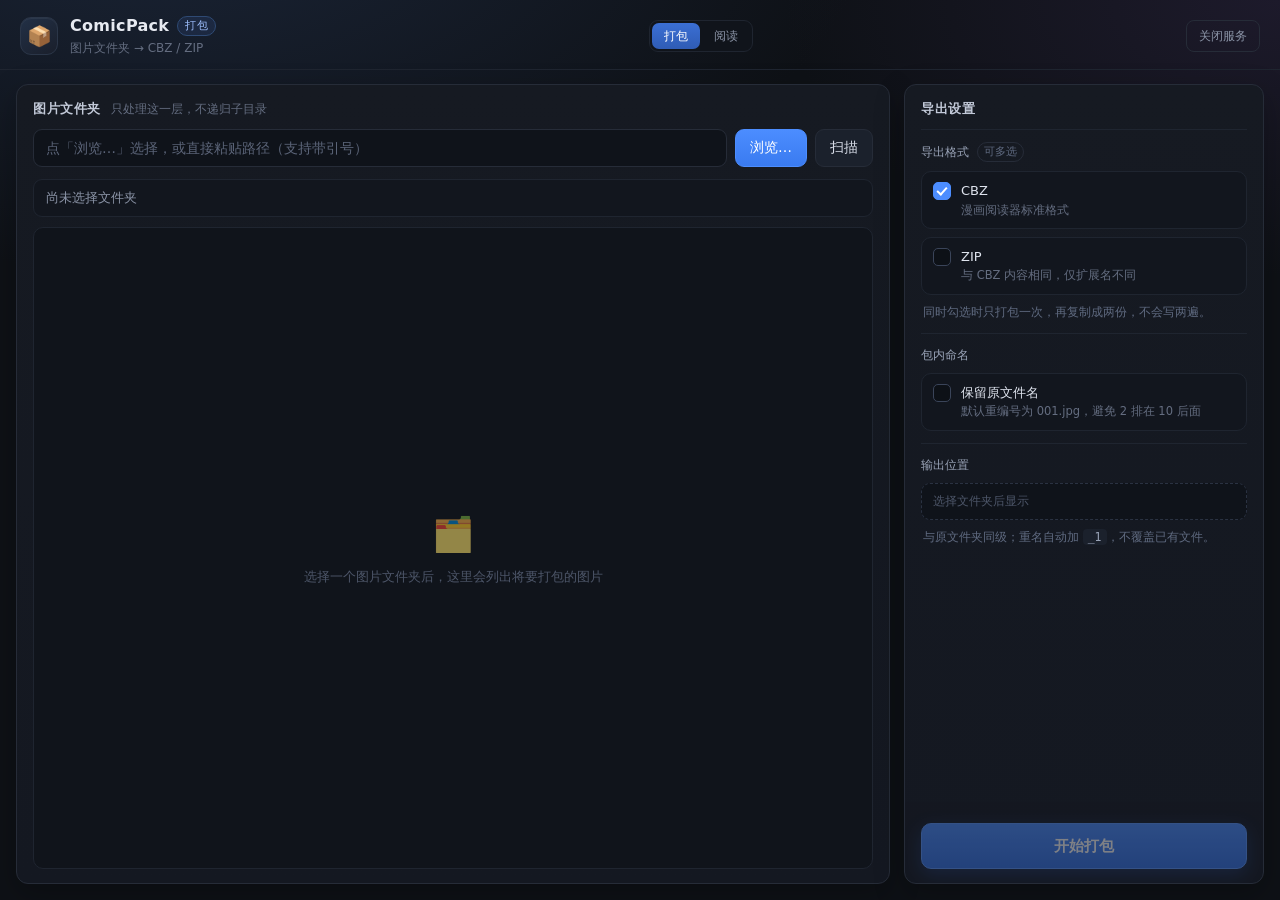
==== static/index.html @ 9459950e "Replace YOLOv5 scripts with ComicPack (pack + read) - Move the packing web app to the repo root; dro" ====
<!DOCTYPE html>
<html lang="zh-CN">
<head>
<meta charset="utf-8">
<meta name="viewport" content="width=device-width, initial-scale=1">
<title>ComicPack · 打包</title>
<link rel="icon" href="data:image/svg+xml,<svg xmlns='http://www.w3.org/2000/svg' viewBox='0 0 100 100'><text y='.9em' font-size='90'>📦</text></svg>">
<link rel="stylesheet" href="/static/style.css">
</head>
<body>

<header class="topbar">
  <div class="brand">
    <span class="logo">📦</span>
    <div class="brand-text">
      <h1>ComicPack <span class="tag">打包</span></h1>
      <p>图片文件夹 → CBZ / ZIP</p>
    </div>
  </div>
  <nav class="nav">
    <a class="ghost" href="/" aria-current="page">打包</a>
    <a class="ghost" href="/reader">阅读</a>
  </nav>
  <button id="btn-quit" class="ghost" title="停止本地服务">关闭服务</button>
</header>

<main class="layout">

  <!-- ================= 左：文件夹与图片清单 ================= -->
  <section class="panel panel-left">
    <div class="panel-head">
      <h2>图片文件夹</h2>
      <span class="hint">只处理这一层，不递归子目录</span>
    </div>

    <div class="path-row">
      <input id="path" type="text" spellcheck="false"
             placeholder="点「浏览…」选择，或直接粘贴路径（支持带引号）">
      <button id="btn-browse" class="btn btn-primary">浏览…</button>
      <button id="btn-scan" class="btn">扫描</button>
    </div>

    <div id="summary" class="summary">尚未选择文件夹</div>

    <div class="list-wrap">
      <ol id="list" class="img-list"></ol>
      <div id="list-empty" class="empty">
        <div class="empty-icon">🗂️</div>
        <p>选择一个图片文件夹后，这里会列出将要打包的图片</p>
      </div>
    </div>
  </section>

  <!-- ================= 右：导出设置 ================= -->
  <aside class="panel panel-right">
    <div class="panel-head">
      <h2>导出设置</h2>
    </div>

    <div class="group">
      <div class="group-title">导出格式 <span class="sub">可多选</span></div>
      <label class="check">
        <input type="checkbox" name="fmt" value="cbz" checked>
        <span class="check-box"></span>
        <span class="check-main">CBZ<em>漫画阅读器标准格式</em></span>
      </label>
      <label class="check">
        <input type="checkbox" name="fmt" value="zip">
        <span class="check-box"></span>
        <span class="check-main">ZIP<em>与 CBZ 内容相同，仅扩展名不同</em></span>
      </label>
      <p class="tip">同时勾选时只打包一次，再复制成两份，不会写两遍。</p>
    </div>

    <div class="group">
      <div class="group-title">包内命名</div>
      <label class="check">
        <input type="checkbox" id="keep-names">
        <span class="check-box"></span>
        <span class="check-main">保留原文件名<em>默认重编号为 001.jpg，避免 2 排在 10 后面</em></span>
      </label>
    </div>

    <div class="group">
      <div class="group-title">输出位置</div>
      <div class="output-preview" id="output-preview">—</div>
      <p class="tip">与原文件夹同级；重名自动加 <code>_1</code>，不覆盖已有文件。</p>
    </div>

    <div class="spacer"></div>

    <div id="progress-box" class="progress-box hidden">
      <div class="progress-top">
        <span id="progress-label">准备中…</span>
        <span id="progress-pct">0%</span>
      </div>
      <div class="track"><div id="progress-fill" class="fill"></div></div>
      <div class="progress-sub" id="progress-sub"></div>
      <button id="btn-cancel" class="btn btn-danger btn-sm">取消</button>
    </div>

    <div id="result-box" class="result-box hidden"></div>

    <button id="btn-start" class="btn btn-start" disabled>开始打包</button>
  </aside>

</main>

<div id="toast" class="toast"></div>

<script src="/static/app.js"></script>
</body>
</html>
---- static/style.css ----
/* ComicPack — 本地打包工具样式 */

:root {
  --bg: #0e1116;
  --panel: #161a22;
  --panel-2: #1c212b;
  --line: #262c38;
  --line-soft: #1f2530;
  --text: #e7eaf1;
  --muted: #8b94a7;
  --dim: #646d80;
  --accent: #4c8dff;
  --accent-2: #6ea2ff;
  --ok: #3fb950;
  --danger: #f85149;
  --radius: 12px;
}

* { box-sizing: border-box; }

html, body {
  height: 100%;
  margin: 0;
}

body {
  background:
    radial-gradient(1200px 600px at 12% -10%, #1a2436 0%, transparent 60%),
    radial-gradient(900px 500px at 100% 0%, #1d1a2b 0%, transparent 55%),
    var(--bg);
  color: var(--text);
  font: 14px/1.5 "Segoe UI", "Microsoft YaHei UI", "Microsoft YaHei", system-ui, sans-serif;
  display: flex;
  flex-direction: column;
  overflow: hidden;
}

/* ---------------- 顶栏 ---------------- */
.topbar {
  flex: 0 0 auto;
  display: flex;
  align-items: center;
  justify-content: space-between;
  padding: 14px 20px 12px;
  border-bottom: 1px solid var(--line-soft);
  -webkit-app-region: drag;
}

.topbar button { -webkit-app-region: no-drag; }

.brand { display: flex; align-items: center; gap: 12px; }

.logo {
  width: 38px; height: 38px;
  display: grid; place-items: center;
  font-size: 20px;
  border-radius: 11px;
  background: linear-gradient(145deg, #223046, #1a1f2b);
  border: 1px solid #2b3648;
  box-shadow: inset 0 1px 0 rgba(255,255,255,.05);
}

.brand-text h1 {
  margin: 0;
  font-size: 16px;
  font-weight: 650;
  letter-spacing: .3px;
}

.brand-text p {
  margin: 1px 0 0;
  font-size: 12px;
  color: var(--dim);
}

.brand-text h1 {
  display: flex;
  align-items: center;
  gap: 8px;
}

.tag {
  font-size: 10.5px;
  font-weight: 500;
  color: #9fc0ff;
  padding: 1px 7px;
  border-radius: 20px;
  border: 1px solid #2f4a74;
  background: rgba(76, 141, 255, .1);
  letter-spacing: .5px;
}

/* ---------------- 顶栏导航 ---------------- */
.nav {
  display: flex;
  gap: 2px;
  padding: 2px;
  border: 1px solid var(--line-soft);
  border-radius: 9px;
  background: #10141b;
}

.nav a.ghost {
  height: 26px;
  padding: 0 12px;
  display: inline-flex;
  align-items: center;
  border: none;
  border-radius: 7px;
  color: var(--muted);
  font-size: 12px;
  text-decoration: none;
  -webkit-app-region: no-drag;
}

.nav a.ghost:hover { color: #fff; background: #1b212c; border: none; }

.nav a.ghost[aria-current="page"] {
  color: #fff;
  background: linear-gradient(180deg, #3b6fd4, #2f5cb5);
}

/* ---------------- 布局 ---------------- */
.layout {
  flex: 1 1 auto;
  min-height: 0;
  display: grid;
  grid-template-columns: minmax(0, 1fr) 360px;
  gap: 14px;
  padding: 14px 16px 16px;
}

.panel {
  min-height: 0;
  background: linear-gradient(180deg, var(--panel) 0%, #141821 100%);
  border: 1px solid var(--line);
  border-radius: var(--radius);
  display: flex;
  flex-direction: column;
  padding: 14px 16px;
  box-shadow: 0 10px 30px rgba(0,0,0,.25);
}

.panel-head {
  display: flex;
  align-items: baseline;
  gap: 10px;
  margin-bottom: 10px;
}

.panel-head h2 {
  margin: 0;
  font-size: 13px;
  font-weight: 600;
  letter-spacing: .6px;
  color: #c2c9d8;
  text-transform: uppercase;
}

.panel-head .hint { font-size: 12px; color: var(--dim); }

.panel-right { overflow-y: auto; }
.panel-right::-webkit-scrollbar { width: 8px; }
.panel-right::-webkit-scrollbar-thumb {
  background: #2a3140; border-radius: 8px; border: 2px solid transparent;
  background-clip: content-box;
}

/* ---------------- 路径行 ---------------- */
.path-row { display: flex; gap: 8px; }

input[type="text"] {
  flex: 1 1 auto;
  min-width: 0;
  height: 38px;
  padding: 0 12px;
  color: var(--text);
  background: #0f131a;
  border: 1px solid var(--line);
  border-radius: 9px;
  font: inherit;
  outline: none;
  transition: border-color .15s, box-shadow .15s;
}

input[type="text"]:focus {
  border-color: #35507d;
  box-shadow: 0 0 0 3px rgba(76,141,255,.12);
}

input[type="text"]::placeholder { color: #5b6478; }

/* ---------------- 按钮 ---------------- */
.btn {
  height: 38px;
  padding: 0 14px;
  border-radius: 9px;
  border: 1px solid var(--line);
  background: #1b212c;
  color: #d6dbe6;
  font: inherit;
  font-weight: 500;
  cursor: pointer;
  transition: background .15s, border-color .15s, transform .06s, opacity .15s;
  white-space: nowrap;
}

.btn:hover:not(:disabled) { background: #222a37; border-color: #333c4d; }
.btn:active:not(:disabled) { transform: translateY(1px); }
.btn:disabled { opacity: .45; cursor: not-allowed; }

.btn-primary {
  background: linear-gradient(180deg, #4c8dff, #3a7bf0);
  border-color: #4c8dff;
  color: #fff;
}
.btn-primary:hover:not(:disabled) { background: linear-gradient(180deg, #5995ff, #4383f7); }

.btn-ghost {
  background: transparent;
  border: 1px solid transparent;
  color: var(--dim);
}
.btn-ghost:hover { color: #cbd2e0; border-color: var(--line); }

.ghost {
  height: 32px;
  padding: 0 12px;
  border-radius: 8px;
  border: 1px solid var(--line);
  background: transparent;
  color: var(--muted);
  font: inherit;
  font-size: 12px;
  cursor: pointer;
}
.ghost:hover { color: #fff; border-color: #3a4356; }

.btn-danger { background: #2a1a1c; border-color: #4a2629; color: #ff9b95; }
.btn-danger:hover:not(:disabled) { background: #351f22; }

.btn-sm { height: 28px; padding: 0 12px; font-size: 12px; }

.btn-start {
  height: 46px;
  width: 100%;
  font-size: 15px;
  font-weight: 600;
  border-radius: 10px;
  background: linear-gradient(180deg, #4c8dff, #3674e8);
  border-color: #5b98ff;
  color: #fff;
  box-shadow: 0 6px 18px rgba(60,120,240,.28);
}
.btn-start:hover:not(:disabled) { background: linear-gradient(180deg, #5e9bff, #4180f2); }

/* ---------------- 概览 ---------------- */
.summary {
  margin: 12px 0 10px;
  padding: 9px 12px;
  border-radius: 9px;
  background: #12161e;
  border: 1px solid var(--line-soft);
  color: var(--muted);
  font-size: 12.5px;
  display: flex;
  gap: 14px;
  flex-wrap: wrap;
  align-items: center;
}

.summary b { color: #dfe5f0; font-weight: 600; }
.summary .warn { color: #e3b341; }
.summary .bad { color: #ff8b84; }

/* ---------------- 清单 ---------------- */
.list-wrap {
  flex: 1 1 auto;
  min-height: 0;
  overflow: auto;
  border: 1px solid var(--line-soft);
  border-radius: 10px;
  background: #10141b;
}

.list-wrap::-webkit-scrollbar { width: 10px; }
.list-wrap::-webkit-scrollbar-thumb {
  background: #2a3140; border-radius: 10px; border: 3px solid #10141b;
}
.list-wrap::-webkit-scrollbar-thumb:hover { background: #384154; }

.img-list { list-style: none; margin: 0; padding: 0; }

.img-list li {
  display: grid;
  grid-template-columns: 46px minmax(0, 1.15fr) minmax(0, 1fr) 78px;
  gap: 10px;
  align-items: center;
  padding: 7px 12px;
  border-bottom: 1px solid #171c25;
  font-size: 12.5px;
  color: #c6cdda;
}

.img-list li:not(.head):hover { background: rgba(76, 141, 255, .06); }

.img-list li:last-child { border-bottom: none; }
.img-list li:nth-child(even) { background: rgba(255,255,255,.012); }

.img-list li.head {
  position: sticky;
  top: 0;
  z-index: 1;
  background: #151a23;
  color: var(--dim);
  font-size: 11px;
  letter-spacing: .5px;
  border-bottom: 1px solid var(--line);
  padding-top: 8px;
  padding-bottom: 8px;
}

.col-idx { color: #5f6a80; text-align: right; font-variant-numeric: tabular-nums; }
.col-new {
  color: #8fb6ff;
  font-family: "Cascadia Mono", Consolas, monospace;
  font-size: 12px;
  overflow: hidden;
  text-overflow: ellipsis;
  white-space: nowrap;
}
.col-old { color: #a3abbd; overflow: hidden; text-overflow: ellipsis; white-space: nowrap; }
.col-size {
  color: #6c7689;
  text-align: right;
  font-variant-numeric: tabular-nums;
  font-size: 11.5px;
}

.empty {
  height: 100%;
  min-height: 260px;
  display: flex;
  flex-direction: column;
  align-items: center;
  justify-content: center;
  gap: 8px;
  color: #4d5669;
  text-align: center;
  padding: 20px;
  user-select: none;
}
.empty-icon { font-size: 34px; opacity: .55; }
.empty p { margin: 0; font-size: 12.5px; max-width: 320px; }

/* ---------------- 右侧分组 ---------------- */
.group {
  padding: 12px 0;
  border-top: 1px solid var(--line-soft);
}

.group:first-of-type { border-top: none; padding-top: 2px; }

.group-title {
  font-size: 12px;
  color: #9aa4b8;
  margin-bottom: 9px;
  display: flex;
  align-items: center;
  gap: 8px;
}

.group-title .sub {
  font-size: 11px;
  color: #5f6a80;
  padding: 1px 6px;
  border: 1px solid var(--line);
  border-radius: 20px;
}

/* 自定义勾选 */
.check {
  position: relative;
  display: flex;
  align-items: flex-start;
  gap: 10px;
  padding: 9px 11px;
  margin-bottom: 8px;
  border: 1px solid var(--line-soft);
  border-radius: 10px;
  background: #12161e;
  cursor: pointer;
  transition: border-color .15s, background .15s;
  user-select: none;
}

.check:hover { border-color: #313a4b; }
.check:last-of-type { margin-bottom: 0; }

.check input { position: absolute; opacity: 0; pointer-events: none; }

.check-box {
  flex: 0 0 auto;
  width: 18px;
  height: 18px;
  margin-top: 1px;
  border-radius: 5px;
  border: 1.5px solid #3a4459;
  background: #0d1117;
  position: relative;
  transition: all .15s;
}

.check input:checked + .check-box {
  background: var(--accent);
  border-color: var(--accent);
}

.check input:checked + .check-box::after {
  content: "";
  position: absolute;
  left: 5px; top: 2px;
  width: 4px; height: 8px;
  border: solid #fff;
  border-width: 0 2px 2px 0;
  transform: rotate(42deg);
}

.check input:focus-visible + .check-box {
  box-shadow: 0 0 0 3px rgba(76,141,255,.25);
}

.check-main {
  display: flex;
  flex-direction: column;
  gap: 1px;
  font-size: 13px;
  color: #dfe4ee;
  font-weight: 500;
}

.check-main em {
  font-style: normal;
  font-size: 11.5px;
  font-weight: 400;
  color: var(--dim);
}

.tip {
  margin: 8px 2px 0;
  font-size: 11.5px;
  line-height: 1.6;
  color: #5f6a80;
}

.tip code {
  font-family: Consolas, monospace;
  background: #1b212c;
  padding: 1px 5px;
  border-radius: 4px;
  color: #9aa4b8;
}

.output-preview {
  padding: 9px 11px;
  border-radius: 9px;
  background: #0f131a;
  border: 1px dashed #2a3242;
  font-family: "Cascadia Mono", Consolas, monospace;
  font-size: 11.5px;
  color: #8fb6ff;
  word-break: break-all;
  line-height: 1.55;
}

.output-preview.muted { color: #4d5669; font-family: inherit; }

.spacer { flex: 1 1 auto; min-height: 8px; }

/* ---------------- 进度 ---------------- */
.progress-box {
  padding: 12px;
  border-radius: 10px;
  background: #12161e;
  border: 1px solid var(--line-soft);
  margin-bottom: 10px;
}

.progress-top {
  display: flex;
  justify-content: space-between;
  font-size: 12px;
  color: #b9c1d2;
  margin-bottom: 8px;
  gap: 10px;
}

#progress-label { overflow: hidden; text-overflow: ellipsis; white-space: nowrap; }
#progress-pct { color: var(--accent-2); font-variant-numeric: tabular-nums; }

.track {
  height: 6px;
  border-radius: 6px;
  background: #1e2431;
  overflow: hidden;
}

.track .fill {
  height: 100%;
  width: 0;
  border-radius: 6px;
  background: linear-gradient(90deg, #3a7bf0, #6aa6ff);
  transition: width .18s ease-out;
}

.progress-sub {
  margin-top: 8px;
  font-size: 11.5px;
  color: #6c7689;
  min-height: 16px;
  overflow: hidden;
  text-overflow: ellipsis;
  white-space: nowrap;
}

.progress-box .btn { margin-top: 10px; }

/* ---------------- 结果 ---------------- */
.result-box {
  padding: 12px;
  border-radius: 10px;
  background: #0f1a12;
  border: 1px solid #1f3a25;
  margin-bottom: 10px;
  font-size: 12.5px;
}

.result-box.err {
  background: #1d1214;
  border-color: #46242a;
  color: #ff9b95;
  word-break: break-word;
}

.result-head {
  display: flex;
  align-items: center;
  gap: 7px;
  color: #7ee08a;
  font-weight: 600;
  margin-bottom: 8px;
}

.result-box.err .result-head { color: #ff8b84; margin-bottom: 0; }

.result-item {
  display: flex;
  align-items: center;
  gap: 8px;
  padding: 6px 0;
  border-top: 1px solid #16261a;
}

.result-item:first-of-type { border-top: none; }

.result-name {
  flex: 1 1 auto;
  min-width: 0;
  overflow: hidden;
  text-overflow: ellipsis;
  white-space: nowrap;
  font-family: Consolas, monospace;
  font-size: 11.5px;
  color: #b9dfc1;
}

.result-size { color: #5d8a67; font-size: 11px; font-variant-numeric: tabular-nums; }

.result-item button {
  border: none;
  background: transparent;
  color: #6fa2ff;
  cursor: pointer;
  font-size: 11.5px;
  padding: 2px 4px;
}
.result-item button:hover { text-decoration: underline; }

.result-link {
  color: #6fa2ff;
  text-decoration: none;
  font-size: 11.5px;
  padding: 2px 4px;
  white-space: nowrap;
}

.result-link:hover { text-decoration: underline; }

/* ---------------- 提示 ---------------- */
.toast {
  position: fixed;
  left: 50%;
  bottom: 26px;
  transform: translate(-50%, 20px);
  padding: 10px 18px;
  border-radius: 10px;
  background: #241a1d;
  border: 1px solid #4a2a30;
  color: #ffb3ad;
  font-size: 13px;
  opacity: 0;
  pointer-events: none;
  transition: opacity .2s, transform .2s;
  z-index: 50;
  max-width: 70vw;
}

.toast.show { opacity: 1; transform: translate(-50%, 0); }

.hidden { display: none !important; }

/* ---------------- 窄屏 ---------------- */
@media (max-width: 980px) {
  .layout { grid-template-columns: 1fr; grid-template-rows: minmax(240px, 1fr) auto; }
  body { overflow: auto; }
  .panel-left { min-height: 320px; }
}
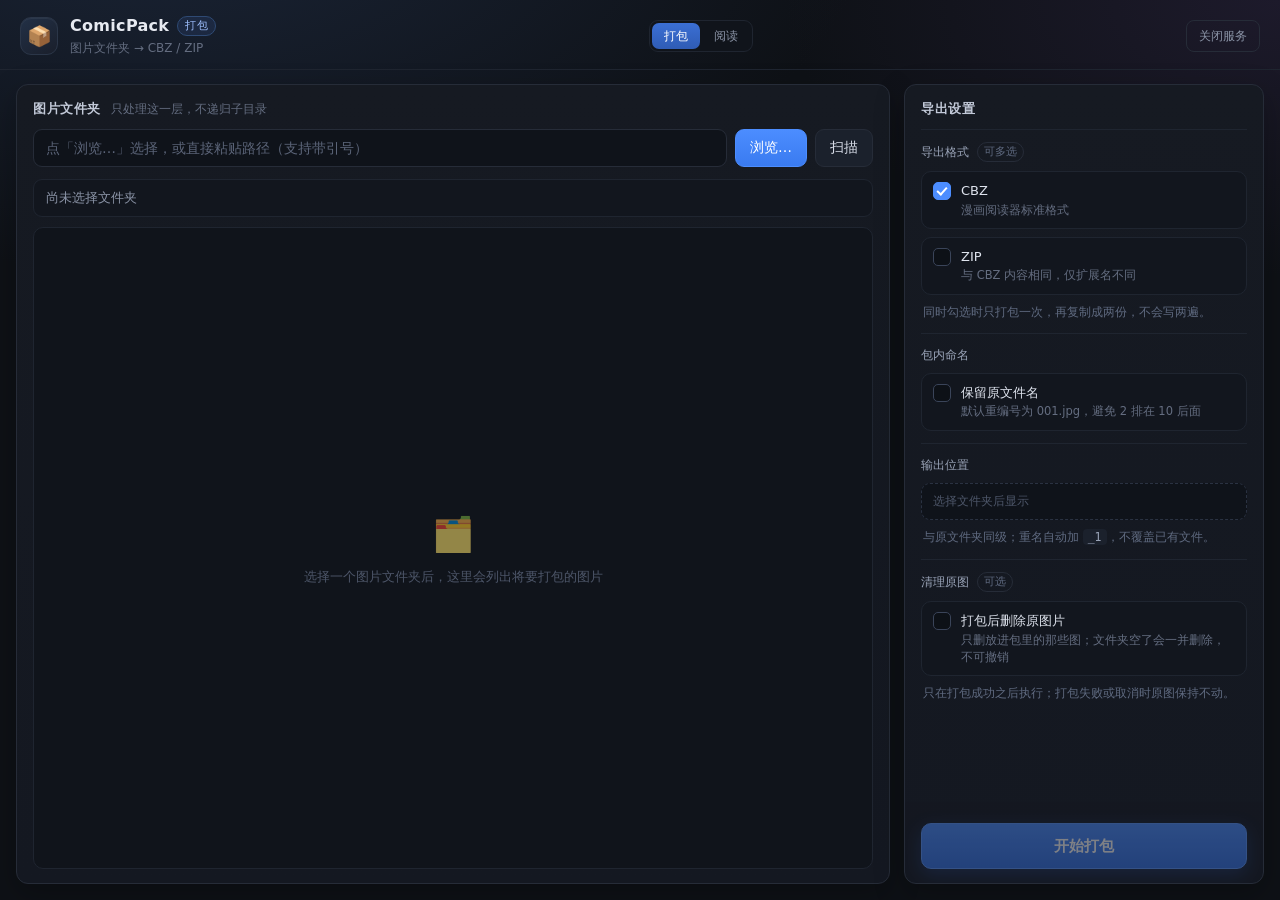
==== commit 927bb047: "Add delete-source, reader bookshelf, double/scroll reading modes - packer: optional delete_source re" ====
--- a/static/index.html
+++ b/static/index.html
@@ -87,6 +87,16 @@
       <p class="tip">与原文件夹同级；重名自动加 <code>_1</code>，不覆盖已有文件。</p>
     </div>
 
+    <div class="group">
+      <div class="group-title">清理原图 <span class="sub">可选</span></div>
+      <label class="check check-danger">
+        <input type="checkbox" id="delete-source">
+        <span class="check-box"></span>
+        <span class="check-main">打包后删除原图片<em>只删放进包里的那些图；文件夹空了会一并删除，不可撤销</em></span>
+      </label>
+      <p class="tip">只在打包成功之后执行；打包失败或取消时原图保持不动。</p>
+    </div>
+
     <div class="spacer"></div>
 
     <div id="progress-box" class="progress-box hidden">
--- a/static/style.css
+++ b/static/style.css
@@ -430,6 +430,27 @@
   box-shadow: 0 0 0 3px rgba(76,141,255,.25);
 }
 
+/* 危险操作（删除原图） */
+.check-danger:has(input:checked) {
+  border-color: #4a2629;
+  background: #1a1214;
+}
+
+.check-danger input:checked + .check-box {
+  background: #d9534f;
+  border-color: #d9534f;
+}
+
+.check-danger input:checked + .check-box::after {
+  content: "";
+  position: absolute;
+  left: 5px; top: 2px;
+  width: 4px; height: 8px;
+  border: solid #fff;
+  border-width: 0 2px 2px 0;
+  transform: rotate(42deg);
+}
+
 .check-main {
   display: flex;
   flex-direction: column;
@@ -595,6 +616,14 @@
 }
 
 .result-link:hover { text-decoration: underline; }
+
+.result-note {
+  margin-top: 8px;
+  padding-top: 8px;
+  border-top: 1px solid #16261a;
+  font-size: 11.5px;
+  color: #8fae97;
+}
 
 /* ---------------- 提示 ---------------- */
 .toast {
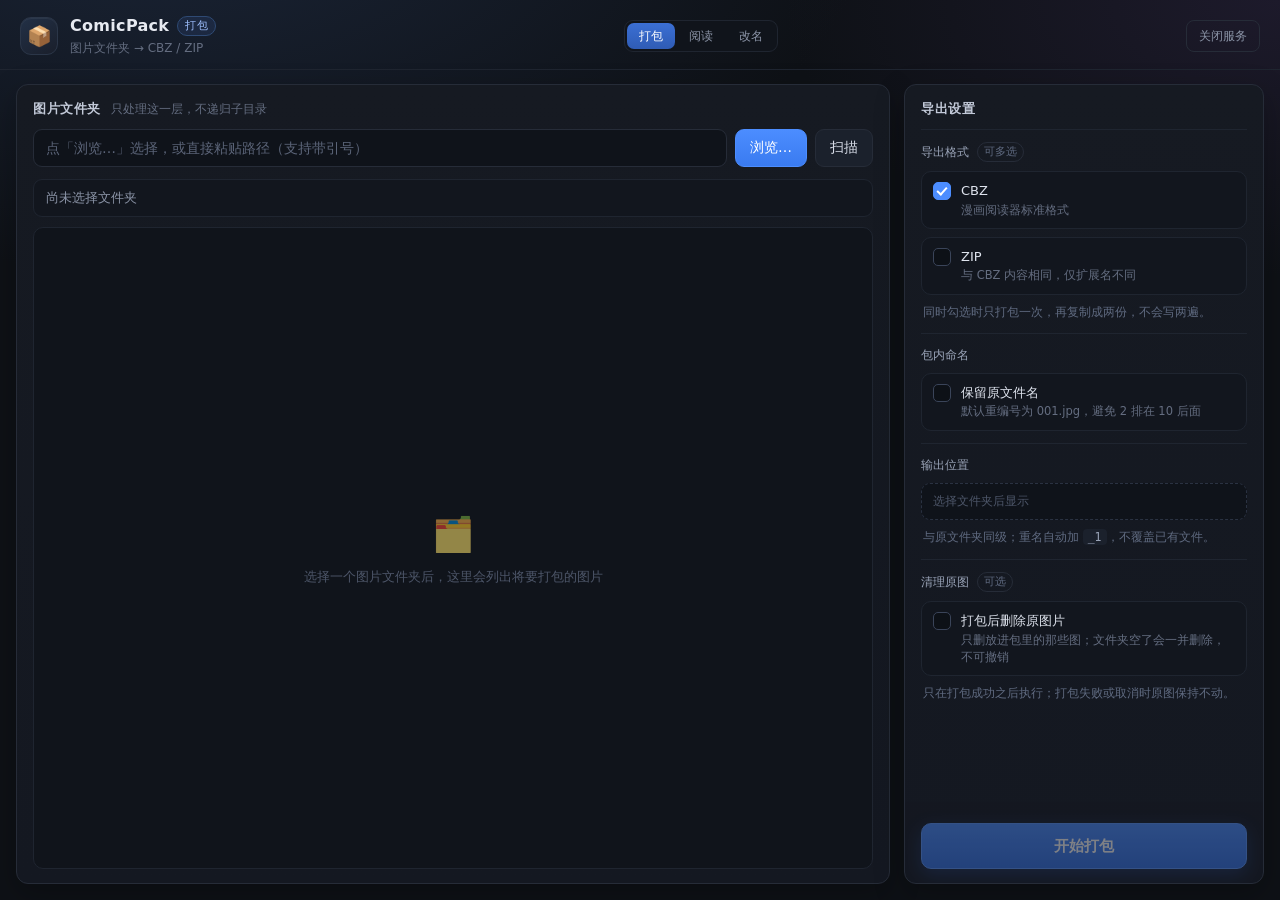
==== commit 006c3076: "Add TV episode renaming with Emby naming (preview, then apply) - namer.py: parse season/episode from" ====
--- a/static/index.html
+++ b/static/index.html
@@ -20,6 +20,7 @@
   <nav class="nav">
     <a class="ghost" href="/" aria-current="page">打包</a>
     <a class="ghost" href="/reader">阅读</a>
+    <a class="ghost" href="/rename">改名</a>
   </nav>
   <button id="btn-quit" class="ghost" title="停止本地服务">关闭服务</button>
 </header>
--- a/static/style.css
+++ b/static/style.css
@@ -648,6 +648,78 @@
 
 .hidden { display: none !important; }
 
+/* ---------------- 改名表格 ---------------- */
+.rename-table {
+  width: 100%;
+  border-collapse: collapse;
+  font-size: 12.5px;
+}
+
+.rename-table thead th {
+  position: sticky;
+  top: 0;
+  z-index: 1;
+  background: #151a23;
+  color: var(--dim);
+  font-size: 11px;
+  letter-spacing: .4px;
+  font-weight: 500;
+  text-align: left;
+  padding: 8px 12px;
+  border-bottom: 1px solid var(--line);
+  white-space: nowrap;
+}
+
+.rename-table td {
+  padding: 7px 12px;
+  border-bottom: 1px solid #171c25;
+  vertical-align: middle;
+}
+
+.rename-table tbody tr:hover { background: rgba(76, 141, 255, .06); }
+.rename-table tbody tr:last-child td { border-bottom: none; }
+
+.rt-old { color: #a3abbd; max-width: 340px; word-break: break-all; }
+.rt-title { color: #dfe5f0; white-space: nowrap; }
+.rt-se { color: #8fb6ff; font-variant-numeric: tabular-nums; white-space: nowrap; }
+.rt-new {
+  color: #8fb6ff;
+  font-family: "Cascadia Mono", Consolas, monospace;
+  font-size: 12px;
+  max-width: 360px;
+  word-break: break-all;
+}
+
+.badge {
+  display: inline-block;
+  padding: 1px 8px;
+  border-radius: 20px;
+  border: 1px solid #2a3242;
+  font-size: 11px;
+  white-space: nowrap;
+}
+
+.badge.ok { color: #7ee08a; border-color: #1f3a25; background: #0f1a12; }
+.badge.same { color: #9aa4b8; border-color: #2a3242; background: #12161e; }
+.badge.conflict { color: #e3b341; border-color: #3a3120; background: #1a1710; }
+.badge.skip { color: #ff9b95; border-color: #4a2629; background: #1d1214; }
+
+.stat-list { list-style: none; margin: 0 0 6px; padding: 0; }
+
+.stat-list li {
+  display: flex;
+  justify-content: space-between;
+  padding: 6px 2px;
+  border-bottom: 1px dashed #1c222d;
+  font-size: 12.5px;
+  color: #9aa4b8;
+}
+
+.stat-list li:last-child { border-bottom: none; }
+.stat-list li b { color: #dfe5f0; font-weight: 600; }
+
+.ok-text { color: #7ee08a; }
+
 /* ---------------- 窄屏 ---------------- */
 @media (max-width: 980px) {
   .layout { grid-template-columns: 1fr; grid-template-rows: minmax(240px, 1fr) auto; }
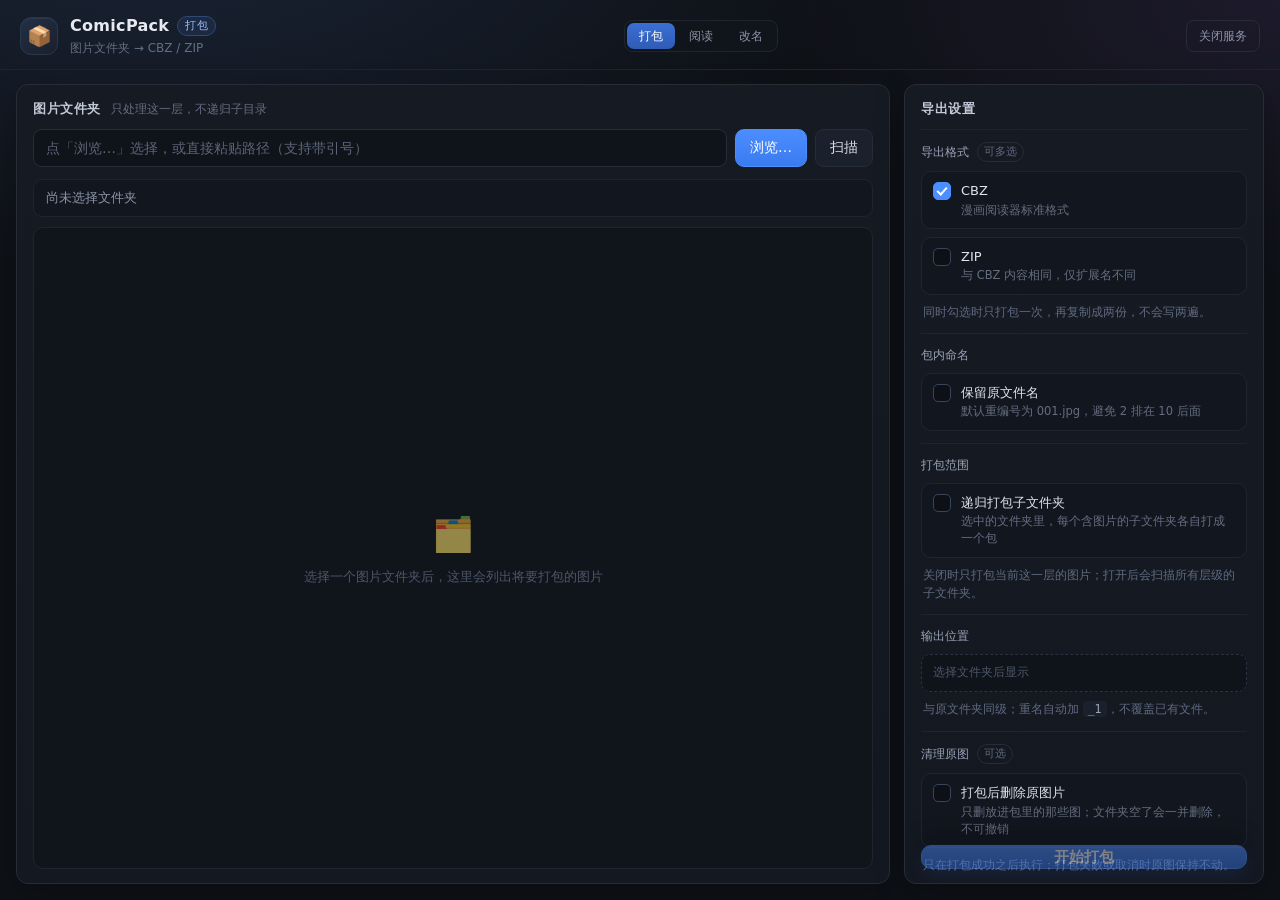
==== commit bd2cb095: "Add recursive packing for whole folder trees - packer: scan_tree() walks every level and collects th" ====
--- a/static/index.html
+++ b/static/index.html
@@ -31,7 +31,7 @@
   <section class="panel panel-left">
     <div class="panel-head">
       <h2>图片文件夹</h2>
-      <span class="hint">只处理这一层，不递归子目录</span>
+      <span class="hint" id="panel-hint">只处理这一层，不递归子目录</span>
     </div>
 
     <div class="path-row">
@@ -83,6 +83,16 @@
     </div>
 
     <div class="group">
+      <div class="group-title">打包范围</div>
+      <label class="check">
+        <input type="checkbox" id="recursive">
+        <span class="check-box"></span>
+        <span class="check-main">递归打包子文件夹<em>选中的文件夹里，每个含图片的子文件夹各自打成一个包</em></span>
+      </label>
+      <p class="tip">关闭时只打包当前这一层的图片；打开后会扫描所有层级的子文件夹。</p>
+    </div>
+
+    <div class="group">
       <div class="group-title">输出位置</div>
       <div class="output-preview" id="output-preview">—</div>
       <p class="tip">与原文件夹同级；重名自动加 <code>_1</code>，不覆盖已有文件。</p>
--- a/static/style.css
+++ b/static/style.css
@@ -254,6 +254,14 @@
 }
 .btn-start:hover:not(:disabled) { background: linear-gradient(180deg, #5e9bff, #4180f2); }
 
+/* 右侧内容变长时，让「开始打包」始终贴在面板底部 */
+.panel-right .btn-start {
+  position: sticky;
+  bottom: 0;
+  z-index: 2;
+  box-shadow: 0 -10px 20px rgba(8, 10, 14, .55), 0 6px 18px rgba(60, 120, 240, .28);
+}
+
 /* ---------------- 概览 ---------------- */
 .summary {
   margin: 12px 0 10px;
@@ -318,6 +326,11 @@
   border-bottom: 1px solid var(--line);
   padding-top: 8px;
   padding-bottom: 8px;
+}
+
+/* 递归模式：子文件夹列表的列宽 */
+.list-wrap.folders .img-list li {
+  grid-template-columns: 46px minmax(0, 1.1fr) minmax(0, 1.3fr) 132px;
 }
 
 .col-idx { color: #5f6a80; text-align: right; font-variant-numeric: tabular-nums; }
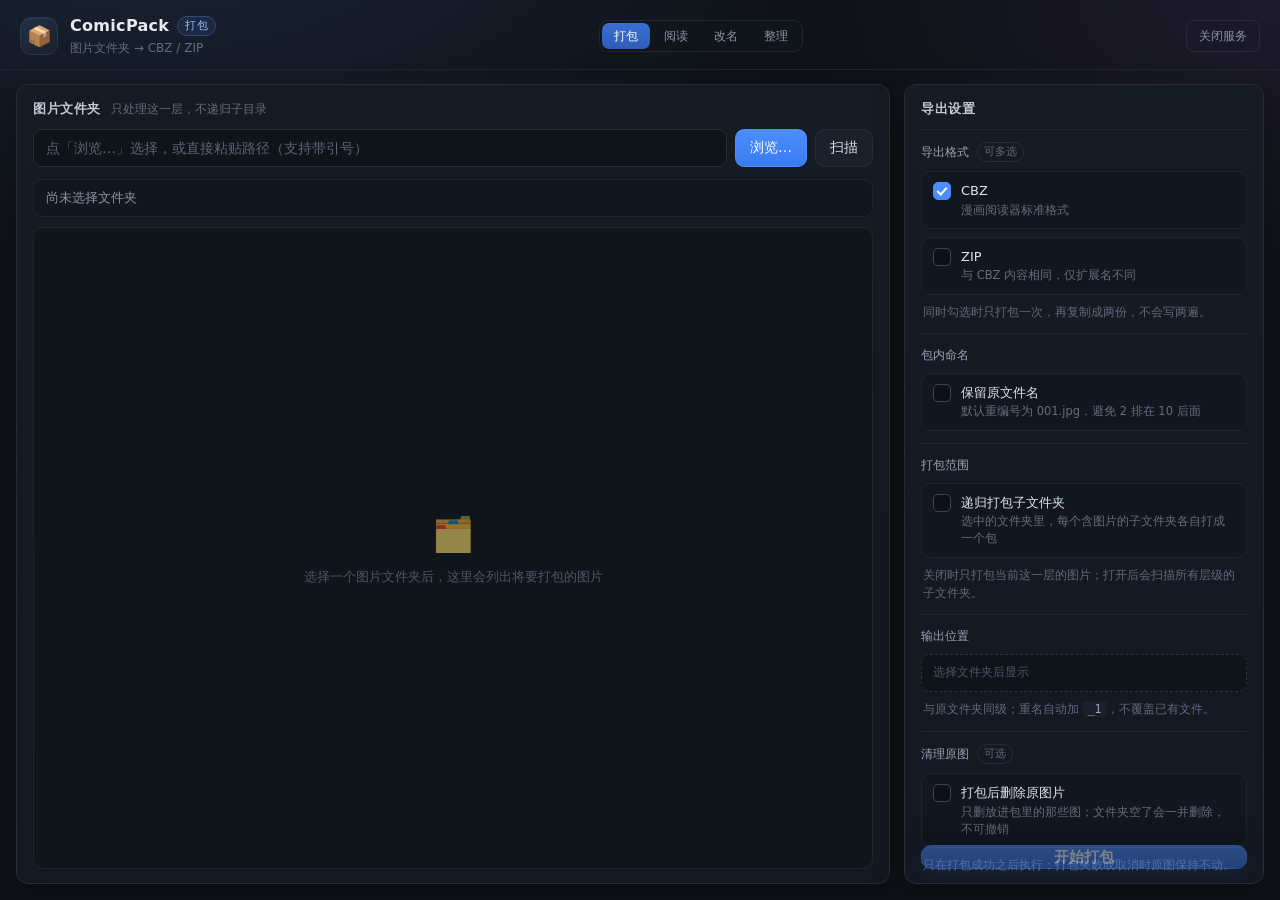
==== commit c1214305: "Add a video organizer: scan, drag into new folders, rename, clean up - organizer.py: recursively sca" ====
--- a/static/index.html
+++ b/static/index.html
@@ -21,6 +21,7 @@
     <a class="ghost" href="/" aria-current="page">打包</a>
     <a class="ghost" href="/reader">阅读</a>
     <a class="ghost" href="/rename">改名</a>
+    <a class="ghost" href="/organize">整理</a>
   </nav>
   <button id="btn-quit" class="ghost" title="停止本地服务">关闭服务</button>
 </header>
--- a/static/style.css
+++ b/static/style.css
@@ -343,6 +343,17 @@
   white-space: nowrap;
 }
 .col-old { color: #a3abbd; overflow: hidden; text-overflow: ellipsis; white-space: nowrap; }
+
+.cover-tag {
+  font-style: normal;
+  margin-left: 6px;
+  padding: 0 6px;
+  border-radius: 20px;
+  border: 1px solid #1f3a25;
+  background: #0f1a12;
+  color: #7ee08a;
+  font-size: 10.5px;
+}
 .col-size {
   color: #6c7689;
   text-align: right;
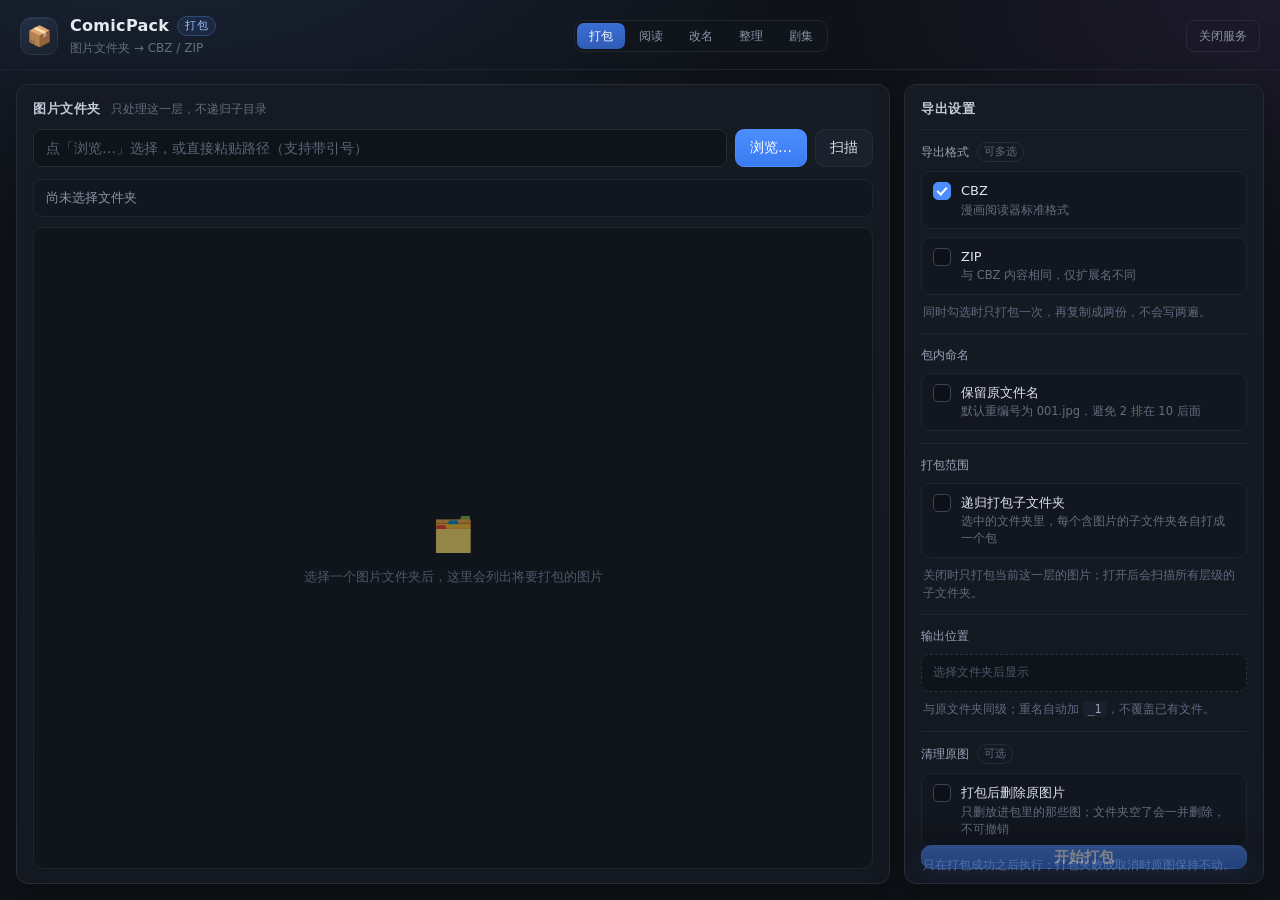
==== commit 5eb8c350: "Add an Emby series page: user-typed show name, Season/Episode layout - namer: accept parenthesised e" ====
--- a/static/index.html
+++ b/static/index.html
@@ -22,6 +22,7 @@
     <a class="ghost" href="/reader">阅读</a>
     <a class="ghost" href="/rename">改名</a>
     <a class="ghost" href="/organize">整理</a>
+    <a class="ghost" href="/emby">剧集</a>
   </nav>
   <button id="btn-quit" class="ghost" title="停止本地服务">关闭服务</button>
 </header>
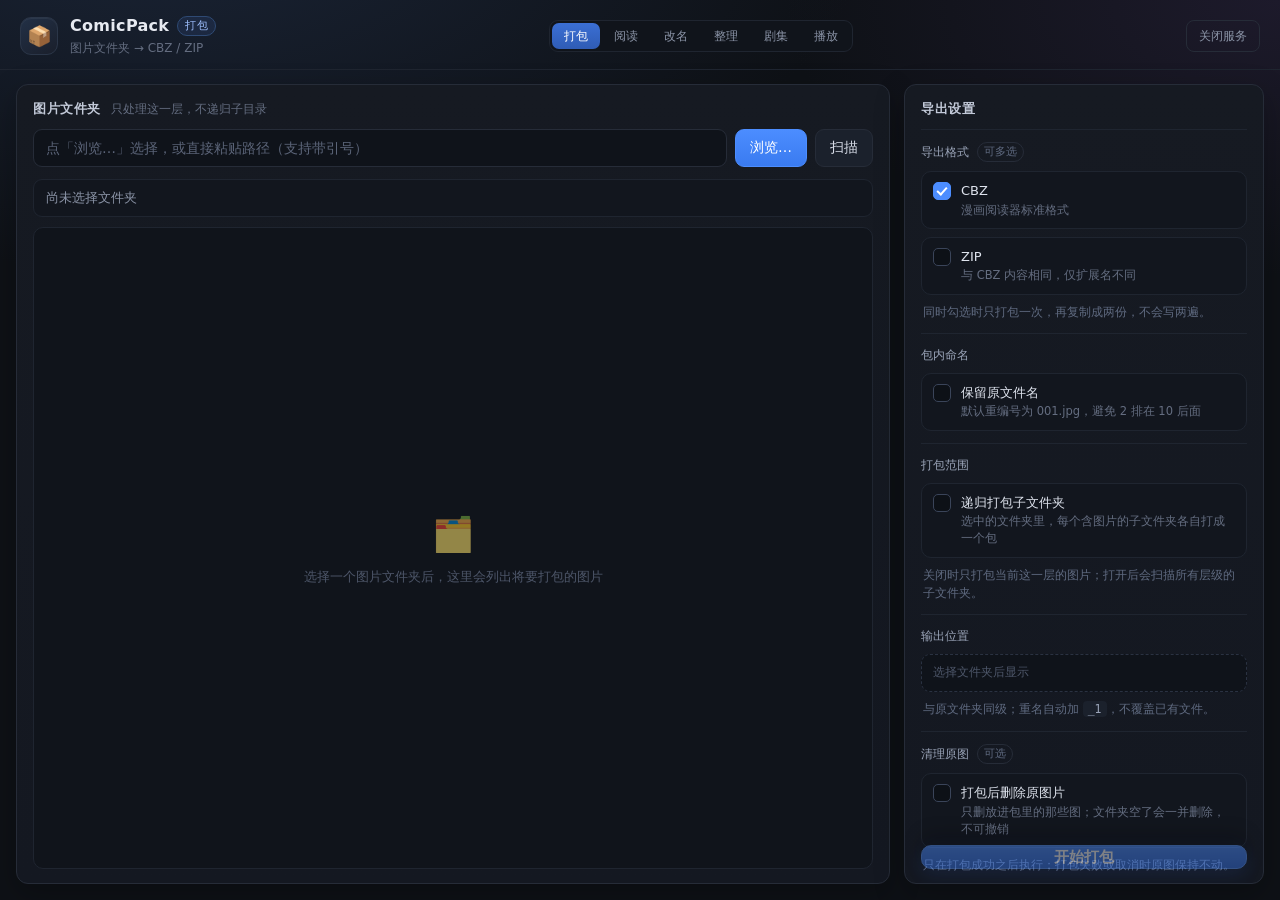
==== commit ce9a3876: "Add a video player page with speed, volume and range streaming - GET /api/video/stream serves a vide" ====
--- a/static/index.html
+++ b/static/index.html
@@ -1,4 +1,4 @@
-<!DOCTYPE html>
+﻿<!DOCTYPE html>
 <html lang="zh-CN">
 <head>
 <meta charset="utf-8">
@@ -23,6 +23,7 @@
     <a class="ghost" href="/rename">改名</a>
     <a class="ghost" href="/organize">整理</a>
     <a class="ghost" href="/emby">剧集</a>
+    <a class="ghost" href="/play">播放</a>
   </nav>
   <button id="btn-quit" class="ghost" title="停止本地服务">关闭服务</button>
 </header>
--- a/static/style.css
+++ b/static/style.css
@@ -706,6 +706,32 @@
 .rt-old { color: #a3abbd; max-width: 340px; word-break: break-all; }
 .rt-title { color: #dfe5f0; white-space: nowrap; }
 .rt-se { color: #8fb6ff; font-variant-numeric: tabular-nums; white-space: nowrap; }
+.rt-pick { width: 56px; text-align: center; }
+.rt-pick input { accent-color: var(--accent); cursor: pointer; }
+.rename-table tr.excluded td { opacity: .45; }
+.rename-table tr.edited .rt-old { color: #7ee08a; }
+.rename-table td.rt-old { cursor: text; }
+.rt-input {
+  width: 100%;
+  height: 26px;
+  padding: 0 8px;
+  border-radius: 7px;
+  border: 1px solid #35507d;
+  background: #0f131a;
+  color: #dfe5f0;
+  font: inherit;
+  font-size: 12.5px;
+  outline: none;
+}
+
+.list-tools {
+  display: flex;
+  align-items: center;
+  gap: 10px;
+  margin: -2px 0 10px;
+}
+
+.list-tools .tip { margin: 0; flex: 1 1 auto; }
 .rt-new {
   color: #8fb6ff;
   font-family: "Cascadia Mono", Consolas, monospace;
